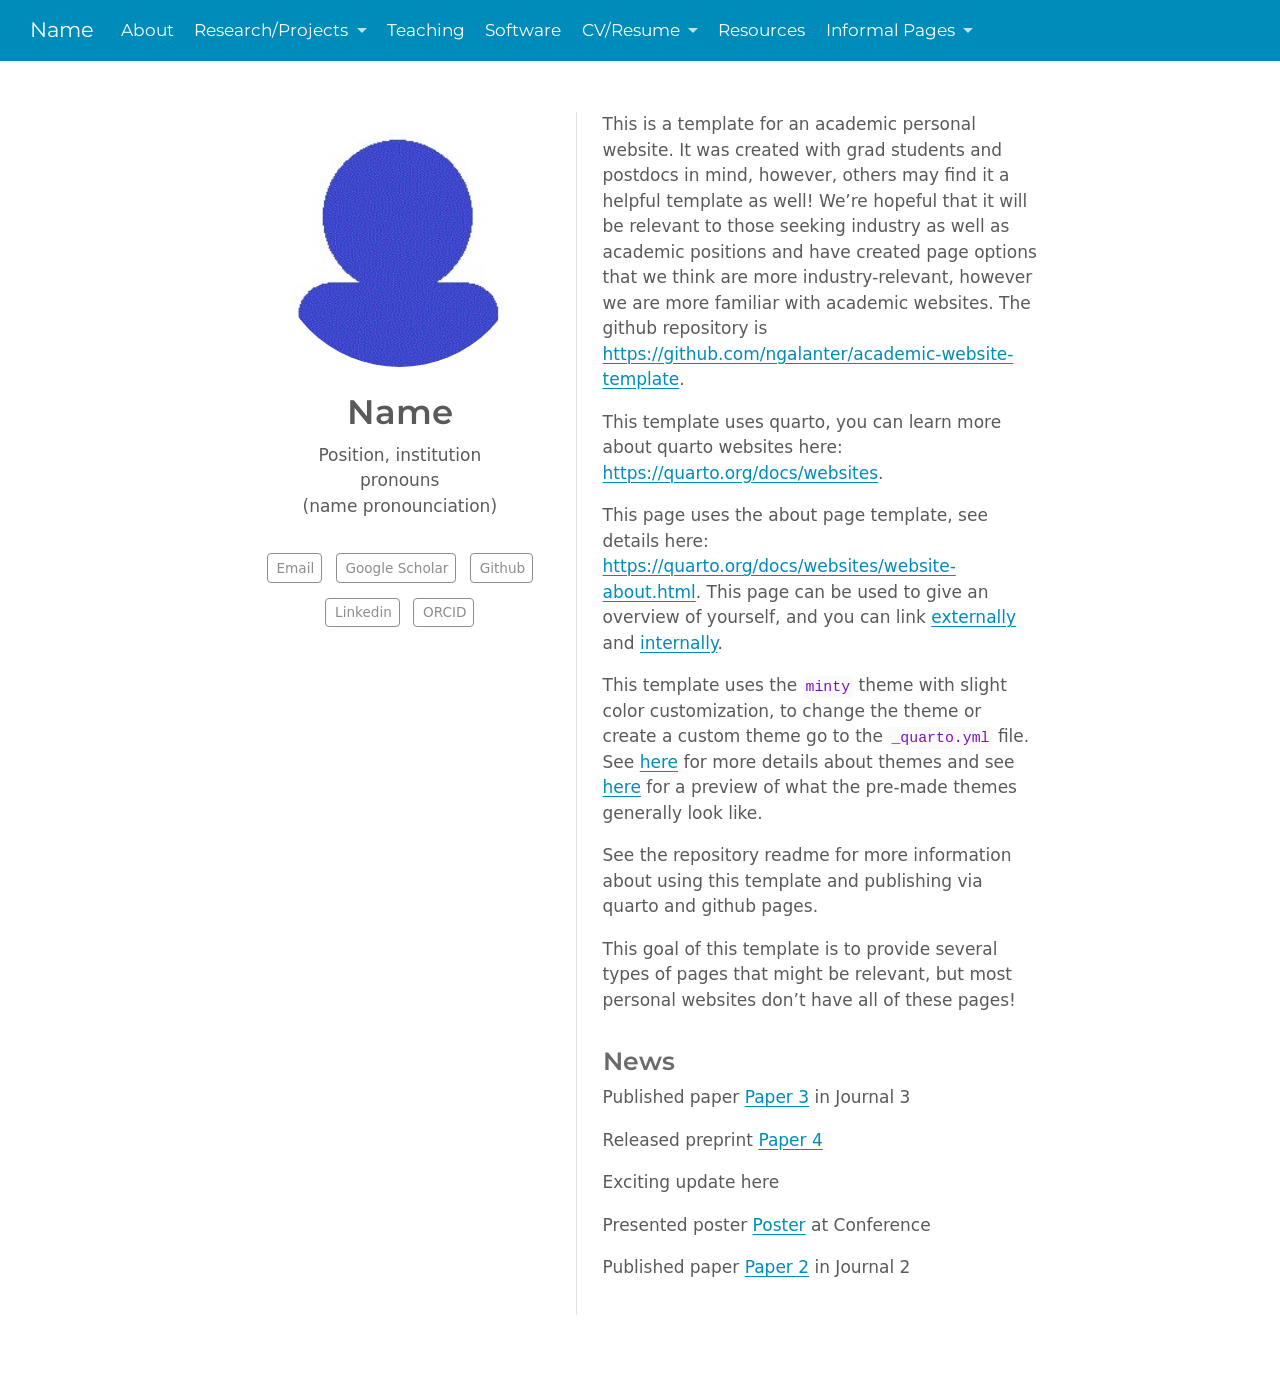
==== docs/index.html @ 090850e3 "Initial commit" ====
<!DOCTYPE html>
<html xmlns="http://www.w3.org/1999/xhtml" lang="en" xml:lang="en"><head>

<meta charset="utf-8">
<meta name="generator" content="quarto-1.8.27">

<meta name="viewport" content="width=device-width, initial-scale=1.0, user-scalable=yes">


<title>Name</title>
<style>
code{white-space: pre-wrap;}
span.smallcaps{font-variant: small-caps;}
div.columns{display: flex; gap: min(4vw, 1.5em);}
div.column{flex: auto; overflow-x: auto;}
div.hanging-indent{margin-left: 1.5em; text-indent: -1.5em;}
ul.task-list{list-style: none;}
ul.task-list li input[type="checkbox"] {
  width: 0.8em;
  margin: 0 0.8em 0.2em -1em; /* quarto-specific, see https://github.com/quarto-dev/quarto-cli/issues/4556 */ 
  vertical-align: middle;
}
</style>


<script src="site_libs/quarto-nav/quarto-nav.js"></script>
<script src="site_libs/quarto-nav/headroom.min.js"></script>
<script src="site_libs/clipboard/clipboard.min.js"></script>
<script src="site_libs/quarto-search/autocomplete.umd.js"></script>
<script src="site_libs/quarto-search/fuse.min.js"></script>
<script src="site_libs/quarto-search/quarto-search.js"></script>
<meta name="quarto:offset" content="./">
<script src="site_libs/quarto-html/quarto.js" type="module"></script>
<script src="site_libs/quarto-html/tabsets/tabsets.js" type="module"></script>
<script src="site_libs/quarto-html/axe/axe-check.js" type="module"></script>
<script src="site_libs/quarto-html/popper.min.js"></script>
<script src="site_libs/quarto-html/tippy.umd.min.js"></script>
<link href="site_libs/quarto-html/tippy.css" rel="stylesheet">
<link href="site_libs/quarto-html/quarto-syntax-highlighting-ed96de9b727972fe78a7b5d16c58bf87.css" rel="stylesheet" id="quarto-text-highlighting-styles">
<script src="site_libs/bootstrap/bootstrap.min.js"></script>
<link href="site_libs/bootstrap/bootstrap-icons.css" rel="stylesheet">
<link href="site_libs/bootstrap/bootstrap-c9a4cbe220c76ee4de149f3768862fc0.min.css" rel="stylesheet" append-hash="true" id="quarto-bootstrap" data-mode="light">
<script id="quarto-search-options" type="application/json">{
  "location": "navbar",
  "copy-button": false,
  "collapse-after": 3,
  "panel-placement": "end",
  "type": "overlay",
  "limit": 50,
  "keyboard-shortcut": [
    "f",
    "/",
    "s"
  ],
  "show-item-context": false,
  "language": {
    "search-no-results-text": "No results",
    "search-matching-documents-text": "matching documents",
    "search-copy-link-title": "Copy link to search",
    "search-hide-matches-text": "Hide additional matches",
    "search-more-match-text": "more match in this document",
    "search-more-matches-text": "more matches in this document",
    "search-clear-button-title": "Clear",
    "search-text-placeholder": "",
    "search-detached-cancel-button-title": "Cancel",
    "search-submit-button-title": "Submit",
    "search-label": "Search"
  }
}</script>


<link rel="stylesheet" href="styles/styles.css">
</head>

<body class="nav-fixed fullcontent quarto-light">

<div id="quarto-search-results"></div>
  <header id="quarto-header" class="headroom fixed-top">
    <nav class="navbar navbar-expand-lg " data-bs-theme="dark">
      <div class="navbar-container container-fluid">
      <div class="navbar-brand-container mx-auto">
    <a class="navbar-brand" href="./index.html">
    <span class="navbar-title">Name</span>
    </a>
  </div>
            <div id="quarto-search" class="" title="Search"></div>
          <button class="navbar-toggler" type="button" data-bs-toggle="collapse" data-bs-target="#navbarCollapse" aria-controls="navbarCollapse" role="menu" aria-expanded="false" aria-label="Toggle navigation" onclick="if (window.quartoToggleHeadroom) { window.quartoToggleHeadroom(); }">
  <span class="navbar-toggler-icon"></span>
</button>
          <div class="collapse navbar-collapse" id="navbarCollapse">
            <ul class="navbar-nav navbar-nav-scroll me-auto">
  <li class="nav-item">
    <a class="nav-link active" href="./index.html" aria-current="page"> 
<span class="menu-text">About</span></a>
  </li>  
  <li class="nav-item dropdown ">
    <a class="nav-link dropdown-toggle" href="#" id="nav-menu-researchprojects" role="link" data-bs-toggle="dropdown" aria-expanded="false">
 <span class="menu-text">Research/Projects</span>
    </a>
    <ul class="dropdown-menu" aria-labelledby="nav-menu-researchprojects">    
        <li>
    <a class="dropdown-item" href="./pages/projects.html">
 <span class="dropdown-text">Option 1 Projects</span></a>
  </li>  
        <li>
    <a class="dropdown-item" href="./pages/publications.html">
 <span class="dropdown-text">Option 2 Publications</span></a>
  </li>  
        <li>
    <a class="dropdown-item" href="./pages/research.html">
 <span class="dropdown-text">Option 3 Research</span></a>
  </li>  
        <li>
    <a class="dropdown-item" href="./pages/portfolio.html">
 <span class="dropdown-text">Option 4 Portfolio</span></a>
  </li>  
    </ul>
  </li>
  <li class="nav-item">
    <a class="nav-link" href="./pages/teaching.html"> 
<span class="menu-text">Teaching</span></a>
  </li>  
  <li class="nav-item">
    <a class="nav-link" href="./pages/software.html"> 
<span class="menu-text">Software</span></a>
  </li>  
  <li class="nav-item dropdown ">
    <a class="nav-link dropdown-toggle" href="#" id="nav-menu-cvresume" role="link" data-bs-toggle="dropdown" aria-expanded="false">
 <span class="menu-text">CV/Resume</span>
    </a>
    <ul class="dropdown-menu" aria-labelledby="nav-menu-cvresume">    
        <li>
    <a class="dropdown-item" href="./pages/cv_resume1.html">
 <span class="dropdown-text">Option 1</span></a>
  </li>  
        <li>
    <a class="dropdown-item" href="./pages/cv_resume2.html">
 <span class="dropdown-text">Option 2</span></a>
  </li>  
        <li>
    <a class="dropdown-item" href="https://cdn.uconnectlabs.com/wp-content/uploads/sites/25/2021/07/Andrew-Peters.pdf">
 <span class="dropdown-text">Option 3</span></a>
  </li>  
    </ul>
  </li>
  <li class="nav-item">
    <a class="nav-link" href="./pages/resources.html"> 
<span class="menu-text">Resources</span></a>
  </li>  
  <li class="nav-item dropdown ">
    <a class="nav-link dropdown-toggle" href="#" id="nav-menu-informal-pages" role="link" data-bs-toggle="dropdown" aria-expanded="false">
 <span class="menu-text">Informal Pages</span>
    </a>
    <ul class="dropdown-menu" aria-labelledby="nav-menu-informal-pages">    
        <li>
    <a class="dropdown-item" href="./pages/blog.html">
 <span class="dropdown-text">Blog</span></a>
  </li>  
        <li>
    <a class="dropdown-item" href="./pages/reading_list.html">
 <span class="dropdown-text">Reading List</span></a>
  </li>  
        <li>
    <a class="dropdown-item" href="./pages/more_about.html">
 <span class="dropdown-text">More About Me</span></a>
  </li>  
        <li>
    <a class="dropdown-item" href="./pages/rec_lists.html">
 <span class="dropdown-text">Personal Rec List</span></a>
  </li>  
    </ul>
  </li>
</ul>
          </div> <!-- /navcollapse -->
            <div class="quarto-navbar-tools">
</div>
      </div> <!-- /container-fluid -->
    </nav>
</header>
<!-- content -->
<div id="quarto-content" class="quarto-container page-columns page-rows-contents page-layout-article page-navbar">
<!-- sidebar -->
<!-- margin-sidebar -->
    
<!-- main -->
<div class="quarto-about-trestles">
  <div class="about-entity">
    <img src="files/portrait_pic.jpg" class="about-image
  round " style="height: 15em; width: 15em;">
<header id="title-block-header" class="quarto-title-block default">
<div class="quarto-title">
<h1 class="title">Name</h1>
<p class="subtitle lead"></p><div class="line-block">Position, institution<br>
pronouns<br>
(name pronounciation)</div><p></p>
</div>
<div class="quarto-title-meta">
  </div>
</header>
    <div class="about-links">
  <a href="mailto:email" class="about-link" rel="" target="">
    <i class="bi bi-envelope"></i>
     <span class="about-link-text">Email</span>
  </a>
  <a href="https://scholar.google.com" class="about-link" rel="" target="">
    <i class="bi bi-mortarboard-fill"></i>
     <span class="about-link-text">Google Scholar</span>
  </a>
  <a href="https://github.com" class="about-link" rel="" target="">
    <i class="bi bi-github"></i>
     <span class="about-link-text">Github</span>
  </a>
  <a href="https://www.linkedin.com" class="about-link" rel="" target="">
    <i class="bi bi-linkedin"></i>
     <span class="about-link-text">Linkedin</span>
  </a>
  <a href="https://orcid.org/" class="about-link" rel="" target="">
    <i class="bi bi-person-vcard-fill"></i>
     <span class="about-link-text">ORCID</span>
  </a>
</div>
  </div>
  <div class="about-contents"><main class="content" id="quarto-document-content">
<p>This is a template for an academic personal website. It was created with grad students and postdocs in mind, however, others may find it a helpful template as well! We’re hopeful that it will be relevant to those seeking industry as well as academic positions and have created page options that we think are more industry-relevant, however we are more familiar with academic websites. The github repository is <a href="https://github.com/ngalanter/academic-website-template" class="uri">https://github.com/ngalanter/academic-website-template</a>.</p>
<p>This template uses quarto, you can learn more about quarto websites here: <a href="https://quarto.org/docs/websites" class="uri">https://quarto.org/docs/websites</a>.</p>
<p>This page uses the about page template, see details here: <a href="https://quarto.org/docs/websites/website-about.html" class="uri">https://quarto.org/docs/websites/website-about.html</a>. This page can be used to give an overview of yourself, and you can link <a href="https://quarto.org/docs/websites">externally</a> and <a href="./pages/teaching.html">internally</a>.</p>
<p>This template uses the <code>minty</code> theme with slight color customization, to change the theme or create a custom theme go to the <code>_quarto.yml</code> file. See <a href="https://quarto.org/docs/output-formats/html-themes.html">here</a> for more details about themes and see <a href="https://bootswatch.com/">here</a> for a preview of what the pre-made themes generally look like.</p>
<p>See the repository readme for more information about using this template and publishing via quarto and github pages.</p>
<p>This goal of this template is to provide several types of pages that might be relevant, but most personal websites don’t have all of these pages!</p>
<section id="news" class="level3">
<h3 data-anchor-id="news">News</h3>
<p>Published paper <strong><a href="https://doi.org">Paper 3</a></strong> in Journal 3</p>
<p>Released preprint <strong><a href="https://arxiv.org/">Paper 4</a></strong></p>
<p>Exciting update here</p>
<p>Presented poster <strong><a href="https://github.com">Poster</a></strong> at Conference</p>
<p>Published paper <strong><a href="https://github.com">Paper 2</a></strong> in Journal 2</p>


</section>
</main></div>
</div>
 <!-- /main -->
<script id="quarto-html-after-body" type="application/javascript">
  window.document.addEventListener("DOMContentLoaded", function (event) {
    const isCodeAnnotation = (el) => {
      for (const clz of el.classList) {
        if (clz.startsWith('code-annotation-')) {                     
          return true;
        }
      }
      return false;
    }
    const onCopySuccess = function(e) {
      // button target
      const button = e.trigger;
      // don't keep focus
      button.blur();
      // flash "checked"
      button.classList.add('code-copy-button-checked');
      var currentTitle = button.getAttribute("title");
      button.setAttribute("title", "Copied!");
      let tooltip;
      if (window.bootstrap) {
        button.setAttribute("data-bs-toggle", "tooltip");
        button.setAttribute("data-bs-placement", "left");
        button.setAttribute("data-bs-title", "Copied!");
        tooltip = new bootstrap.Tooltip(button, 
          { trigger: "manual", 
            customClass: "code-copy-button-tooltip",
            offset: [0, -8]});
        tooltip.show();    
      }
      setTimeout(function() {
        if (tooltip) {
          tooltip.hide();
          button.removeAttribute("data-bs-title");
          button.removeAttribute("data-bs-toggle");
          button.removeAttribute("data-bs-placement");
        }
        button.setAttribute("title", currentTitle);
        button.classList.remove('code-copy-button-checked');
      }, 1000);
      // clear code selection
      e.clearSelection();
    }
    const getTextToCopy = function(trigger) {
      const outerScaffold = trigger.parentElement.cloneNode(true);
      const codeEl = outerScaffold.querySelector('code');
      for (const childEl of codeEl.children) {
        if (isCodeAnnotation(childEl)) {
          childEl.remove();
        }
      }
      return codeEl.innerText;
    }
    const clipboard = new window.ClipboardJS('.code-copy-button:not([data-in-quarto-modal])', {
      text: getTextToCopy
    });
    clipboard.on('success', onCopySuccess);
    if (window.document.getElementById('quarto-embedded-source-code-modal')) {
      const clipboardModal = new window.ClipboardJS('.code-copy-button[data-in-quarto-modal]', {
        text: getTextToCopy,
        container: window.document.getElementById('quarto-embedded-source-code-modal')
      });
      clipboardModal.on('success', onCopySuccess);
    }
      var localhostRegex = new RegExp(/^(?:http|https):\/\/localhost\:?[0-9]*\//);
      var mailtoRegex = new RegExp(/^mailto:/);
        var filterRegex = new RegExp('/' + window.location.host + '/');
      var isInternal = (href) => {
          return filterRegex.test(href) || localhostRegex.test(href) || mailtoRegex.test(href);
      }
      // Inspect non-navigation links and adorn them if external
     var links = window.document.querySelectorAll('a[href]:not(.nav-link):not(.navbar-brand):not(.toc-action):not(.sidebar-link):not(.sidebar-item-toggle):not(.pagination-link):not(.no-external):not([aria-hidden]):not(.dropdown-item):not(.quarto-navigation-tool):not(.about-link)');
      for (var i=0; i<links.length; i++) {
        const link = links[i];
        if (!isInternal(link.href)) {
          // undo the damage that might have been done by quarto-nav.js in the case of
          // links that we want to consider external
          if (link.dataset.originalHref !== undefined) {
            link.href = link.dataset.originalHref;
          }
        }
      }
    function tippyHover(el, contentFn, onTriggerFn, onUntriggerFn) {
      const config = {
        allowHTML: true,
        maxWidth: 500,
        delay: 100,
        arrow: false,
        appendTo: function(el) {
            return el.parentElement;
        },
        interactive: true,
        interactiveBorder: 10,
        theme: 'quarto',
        placement: 'bottom-start',
      };
      if (contentFn) {
        config.content = contentFn;
      }
      if (onTriggerFn) {
        config.onTrigger = onTriggerFn;
      }
      if (onUntriggerFn) {
        config.onUntrigger = onUntriggerFn;
      }
      window.tippy(el, config); 
    }
    const noterefs = window.document.querySelectorAll('a[role="doc-noteref"]');
    for (var i=0; i<noterefs.length; i++) {
      const ref = noterefs[i];
      tippyHover(ref, function() {
        // use id or data attribute instead here
        let href = ref.getAttribute('data-footnote-href') || ref.getAttribute('href');
        try { href = new URL(href).hash; } catch {}
        const id = href.replace(/^#\/?/, "");
        const note = window.document.getElementById(id);
        if (note) {
          return note.innerHTML;
        } else {
          return "";
        }
      });
    }
    const xrefs = window.document.querySelectorAll('a.quarto-xref');
    const processXRef = (id, note) => {
      // Strip column container classes
      const stripColumnClz = (el) => {
        el.classList.remove("page-full", "page-columns");
        if (el.children) {
          for (const child of el.children) {
            stripColumnClz(child);
          }
        }
      }
      stripColumnClz(note)
      if (id === null || id.startsWith('sec-')) {
        // Special case sections, only their first couple elements
        const container = document.createElement("div");
        if (note.children && note.children.length > 2) {
          container.appendChild(note.children[0].cloneNode(true));
          for (let i = 1; i < note.children.length; i++) {
            const child = note.children[i];
            if (child.tagName === "P" && child.innerText === "") {
              continue;
            } else {
              container.appendChild(child.cloneNode(true));
              break;
            }
          }
          if (window.Quarto?.typesetMath) {
            window.Quarto.typesetMath(container);
          }
          return container.innerHTML
        } else {
          if (window.Quarto?.typesetMath) {
            window.Quarto.typesetMath(note);
          }
          return note.innerHTML;
        }
      } else {
        // Remove any anchor links if they are present
        const anchorLink = note.querySelector('a.anchorjs-link');
        if (anchorLink) {
          anchorLink.remove();
        }
        if (window.Quarto?.typesetMath) {
          window.Quarto.typesetMath(note);
        }
        if (note.classList.contains("callout")) {
          return note.outerHTML;
        } else {
          return note.innerHTML;
        }
      }
    }
    for (var i=0; i<xrefs.length; i++) {
      const xref = xrefs[i];
      tippyHover(xref, undefined, function(instance) {
        instance.disable();
        let url = xref.getAttribute('href');
        let hash = undefined; 
        if (url.startsWith('#')) {
          hash = url;
        } else {
          try { hash = new URL(url).hash; } catch {}
        }
        if (hash) {
          const id = hash.replace(/^#\/?/, "");
          const note = window.document.getElementById(id);
          if (note !== null) {
            try {
              const html = processXRef(id, note.cloneNode(true));
              instance.setContent(html);
            } finally {
              instance.enable();
              instance.show();
            }
          } else {
            // See if we can fetch this
            fetch(url.split('#')[0])
            .then(res => res.text())
            .then(html => {
              const parser = new DOMParser();
              const htmlDoc = parser.parseFromString(html, "text/html");
              const note = htmlDoc.getElementById(id);
              if (note !== null) {
                const html = processXRef(id, note);
                instance.setContent(html);
              } 
            }).finally(() => {
              instance.enable();
              instance.show();
            });
          }
        } else {
          // See if we can fetch a full url (with no hash to target)
          // This is a special case and we should probably do some content thinning / targeting
          fetch(url)
          .then(res => res.text())
          .then(html => {
            const parser = new DOMParser();
            const htmlDoc = parser.parseFromString(html, "text/html");
            const note = htmlDoc.querySelector('main.content');
            if (note !== null) {
              // This should only happen for chapter cross references
              // (since there is no id in the URL)
              // remove the first header
              if (note.children.length > 0 && note.children[0].tagName === "HEADER") {
                note.children[0].remove();
              }
              const html = processXRef(null, note);
              instance.setContent(html);
            } 
          }).finally(() => {
            instance.enable();
            instance.show();
          });
        }
      }, function(instance) {
      });
    }
        let selectedAnnoteEl;
        const selectorForAnnotation = ( cell, annotation) => {
          let cellAttr = 'data-code-cell="' + cell + '"';
          let lineAttr = 'data-code-annotation="' +  annotation + '"';
          const selector = 'span[' + cellAttr + '][' + lineAttr + ']';
          return selector;
        }
        const selectCodeLines = (annoteEl) => {
          const doc = window.document;
          const targetCell = annoteEl.getAttribute("data-target-cell");
          const targetAnnotation = annoteEl.getAttribute("data-target-annotation");
          const annoteSpan = window.document.querySelector(selectorForAnnotation(targetCell, targetAnnotation));
          const lines = annoteSpan.getAttribute("data-code-lines").split(",");
          const lineIds = lines.map((line) => {
            return targetCell + "-" + line;
          })
          let top = null;
          let height = null;
          let parent = null;
          if (lineIds.length > 0) {
              //compute the position of the single el (top and bottom and make a div)
              const el = window.document.getElementById(lineIds[0]);
              top = el.offsetTop;
              height = el.offsetHeight;
              parent = el.parentElement.parentElement;
            if (lineIds.length > 1) {
              const lastEl = window.document.getElementById(lineIds[lineIds.length - 1]);
              const bottom = lastEl.offsetTop + lastEl.offsetHeight;
              height = bottom - top;
            }
            if (top !== null && height !== null && parent !== null) {
              // cook up a div (if necessary) and position it 
              let div = window.document.getElementById("code-annotation-line-highlight");
              if (div === null) {
                div = window.document.createElement("div");
                div.setAttribute("id", "code-annotation-line-highlight");
                div.style.position = 'absolute';
                parent.appendChild(div);
              }
              div.style.top = top - 2 + "px";
              div.style.height = height + 4 + "px";
              div.style.left = 0;
              let gutterDiv = window.document.getElementById("code-annotation-line-highlight-gutter");
              if (gutterDiv === null) {
                gutterDiv = window.document.createElement("div");
                gutterDiv.setAttribute("id", "code-annotation-line-highlight-gutter");
                gutterDiv.style.position = 'absolute';
                const codeCell = window.document.getElementById(targetCell);
                const gutter = codeCell.querySelector('.code-annotation-gutter');
                gutter.appendChild(gutterDiv);
              }
              gutterDiv.style.top = top - 2 + "px";
              gutterDiv.style.height = height + 4 + "px";
            }
            selectedAnnoteEl = annoteEl;
          }
        };
        const unselectCodeLines = () => {
          const elementsIds = ["code-annotation-line-highlight", "code-annotation-line-highlight-gutter"];
          elementsIds.forEach((elId) => {
            const div = window.document.getElementById(elId);
            if (div) {
              div.remove();
            }
          });
          selectedAnnoteEl = undefined;
        };
          // Handle positioning of the toggle
      window.addEventListener(
        "resize",
        throttle(() => {
          elRect = undefined;
          if (selectedAnnoteEl) {
            selectCodeLines(selectedAnnoteEl);
          }
        }, 10)
      );
      function throttle(fn, ms) {
      let throttle = false;
      let timer;
        return (...args) => {
          if(!throttle) { // first call gets through
              fn.apply(this, args);
              throttle = true;
          } else { // all the others get throttled
              if(timer) clearTimeout(timer); // cancel #2
              timer = setTimeout(() => {
                fn.apply(this, args);
                timer = throttle = false;
              }, ms);
          }
        };
      }
        // Attach click handler to the DT
        const annoteDls = window.document.querySelectorAll('dt[data-target-cell]');
        for (const annoteDlNode of annoteDls) {
          annoteDlNode.addEventListener('click', (event) => {
            const clickedEl = event.target;
            if (clickedEl !== selectedAnnoteEl) {
              unselectCodeLines();
              const activeEl = window.document.querySelector('dt[data-target-cell].code-annotation-active');
              if (activeEl) {
                activeEl.classList.remove('code-annotation-active');
              }
              selectCodeLines(clickedEl);
              clickedEl.classList.add('code-annotation-active');
            } else {
              // Unselect the line
              unselectCodeLines();
              clickedEl.classList.remove('code-annotation-active');
            }
          });
        }
    const findCites = (el) => {
      const parentEl = el.parentElement;
      if (parentEl) {
        const cites = parentEl.dataset.cites;
        if (cites) {
          return {
            el,
            cites: cites.split(' ')
          };
        } else {
          return findCites(el.parentElement)
        }
      } else {
        return undefined;
      }
    };
    var bibliorefs = window.document.querySelectorAll('a[role="doc-biblioref"]');
    for (var i=0; i<bibliorefs.length; i++) {
      const ref = bibliorefs[i];
      const citeInfo = findCites(ref);
      if (citeInfo) {
        tippyHover(citeInfo.el, function() {
          var popup = window.document.createElement('div');
          citeInfo.cites.forEach(function(cite) {
            var citeDiv = window.document.createElement('div');
            citeDiv.classList.add('hanging-indent');
            citeDiv.classList.add('csl-entry');
            var biblioDiv = window.document.getElementById('ref-' + cite);
            if (biblioDiv) {
              citeDiv.innerHTML = biblioDiv.innerHTML;
            }
            popup.appendChild(citeDiv);
          });
          return popup.innerHTML;
        });
      }
    }
  });
  </script>
</div> <!-- /content -->




</body></html>
---- docs/site_libs/quarto-html/tippy.css ----
.tippy-box[data-animation=fade][data-state=hidden]{opacity:0}[data-tippy-root]{max-width:calc(100vw - 10px)}.tippy-box{position:relative;background-color:#333;color:#fff;border-radius:4px;font-size:14px;line-height:1.4;white-space:normal;outline:0;transition-property:transform,visibility,opacity}.tippy-box[data-placement^=top]>.tippy-arrow{bottom:0}.tippy-box[data-placement^=top]>.tippy-arrow:before{bottom:-7px;left:0;border-width:8px 8px 0;border-top-color:initial;transform-origin:center top}.tippy-box[data-placement^=bottom]>.tippy-arrow{top:0}.tippy-box[data-placement^=bottom]>.tippy-arrow:before{top:-7px;left:0;border-width:0 8px 8px;border-bottom-color:initial;transform-origin:center bottom}.tippy-box[data-placement^=left]>.tippy-arrow{right:0}.tippy-box[data-placement^=left]>.tippy-arrow:before{border-width:8px 0 8px 8px;border-left-color:initial;right:-7px;transform-origin:center left}.tippy-box[data-placement^=right]>.tippy-arrow{left:0}.tippy-box[data-placement^=right]>.tippy-arrow:before{left:-7px;border-width:8px 8px 8px 0;border-right-color:initial;transform-origin:center right}.tippy-box[data-inertia][data-state=visible]{transition-timing-function:cubic-bezier(.54,1.5,.38,1.11)}.tippy-arrow{width:16px;height:16px;color:#333}.tippy-arrow:before{content:"";position:absolute;border-color:transparent;border-style:solid}.tippy-content{position:relative;padding:5px 9px;z-index:1}
---- docs/site_libs/quarto-html/quarto-syntax-highlighting-ed96de9b727972fe78a7b5d16c58bf87.css ----
/* quarto syntax highlight colors */
:root {
  --quarto-hl-ot-color: #003B4F;
  --quarto-hl-at-color: #657422;
  --quarto-hl-ss-color: #20794D;
  --quarto-hl-an-color: #5E5E5E;
  --quarto-hl-fu-color: #4758AB;
  --quarto-hl-st-color: #20794D;
  --quarto-hl-cf-color: #003B4F;
  --quarto-hl-op-color: #5E5E5E;
  --quarto-hl-er-color: #AD0000;
  --quarto-hl-bn-color: #AD0000;
  --quarto-hl-al-color: #AD0000;
  --quarto-hl-va-color: #111111;
  --quarto-hl-bu-color: inherit;
  --quarto-hl-ex-color: inherit;
  --quarto-hl-pp-color: #AD0000;
  --quarto-hl-in-color: #5E5E5E;
  --quarto-hl-vs-color: #20794D;
  --quarto-hl-wa-color: #5E5E5E;
  --quarto-hl-do-color: #5E5E5E;
  --quarto-hl-im-color: #00769E;
  --quarto-hl-ch-color: #20794D;
  --quarto-hl-dt-color: #AD0000;
  --quarto-hl-fl-color: #AD0000;
  --quarto-hl-co-color: #5E5E5E;
  --quarto-hl-cv-color: #5E5E5E;
  --quarto-hl-cn-color: #8f5902;
  --quarto-hl-sc-color: #5E5E5E;
  --quarto-hl-dv-color: #AD0000;
  --quarto-hl-kw-color: #003B4F;
}

/* other quarto variables */
:root {
  --quarto-font-monospace: SFMono-Regular, Menlo, Monaco, Consolas, "Liberation Mono", "Courier New", monospace;
}

/* syntax highlight based on Pandoc's rules */
pre > code.sourceCode > span {
  color: #003B4F;
}

code.sourceCode > span {
  color: #003B4F;
}

div.sourceCode,
div.sourceCode pre.sourceCode {
  color: #003B4F;
}

/* Normal */
code span {
  color: #003B4F;
}

/* Alert */
code span.al {
  color: #AD0000;
  font-style: inherit;
}

/* Annotation */
code span.an {
  color: #5E5E5E;
  font-style: inherit;
}

/* Attribute */
code span.at {
  color: #657422;
  font-style: inherit;
}

/* BaseN */
code span.bn {
  color: #AD0000;
  font-style: inherit;
}

/* BuiltIn */
code span.bu {
  font-style: inherit;
}

/* ControlFlow */
code span.cf {
  color: #003B4F;
  font-weight: bold;
  font-style: inherit;
}

/* Char */
code span.ch {
  color: #20794D;
  font-style: inherit;
}

/* Constant */
code span.cn {
  color: #8f5902;
  font-style: inherit;
}

/* Comment */
code span.co {
  color: #5E5E5E;
  font-style: inherit;
}

/* CommentVar */
code span.cv {
  color: #5E5E5E;
  font-style: italic;
}

/* Documentation */
code span.do {
  color: #5E5E5E;
  font-style: italic;
}

/* DataType */
code span.dt {
  color: #AD0000;
  font-style: inherit;
}

/* DecVal */
code span.dv {
  color: #AD0000;
  font-style: inherit;
}

/* Error */
code span.er {
  color: #AD0000;
  font-style: inherit;
}

/* Extension */
code span.ex {
  font-style: inherit;
}

/* Float */
code span.fl {
  color: #AD0000;
  font-style: inherit;
}

/* Function */
code span.fu {
  color: #4758AB;
  font-style: inherit;
}

/* Import */
code span.im {
  color: #00769E;
  font-style: inherit;
}

/* Information */
code span.in {
  color: #5E5E5E;
  font-style: inherit;
}

/* Keyword */
code span.kw {
  color: #003B4F;
  font-weight: bold;
  font-style: inherit;
}

/* Operator */
code span.op {
  color: #5E5E5E;
  font-style: inherit;
}

/* Other */
code span.ot {
  color: #003B4F;
  font-style: inherit;
}

/* Preprocessor */
code span.pp {
  color: #AD0000;
  font-style: inherit;
}

/* SpecialChar */
code span.sc {
  color: #5E5E5E;
  font-style: inherit;
}

/* SpecialString */
code span.ss {
  color: #20794D;
  font-style: inherit;
}

/* String */
code span.st {
  color: #20794D;
  font-style: inherit;
}

/* Variable */
code span.va {
  color: #111111;
  font-style: inherit;
}

/* VerbatimString */
code span.vs {
  color: #20794D;
  font-style: inherit;
}

/* Warning */
code span.wa {
  color: #5E5E5E;
  font-style: italic;
}

.prevent-inlining {
  content: "</";
}

/*# sourceMappingURL=0920dd6d7437995b8cdf7429764427b1.css.map */
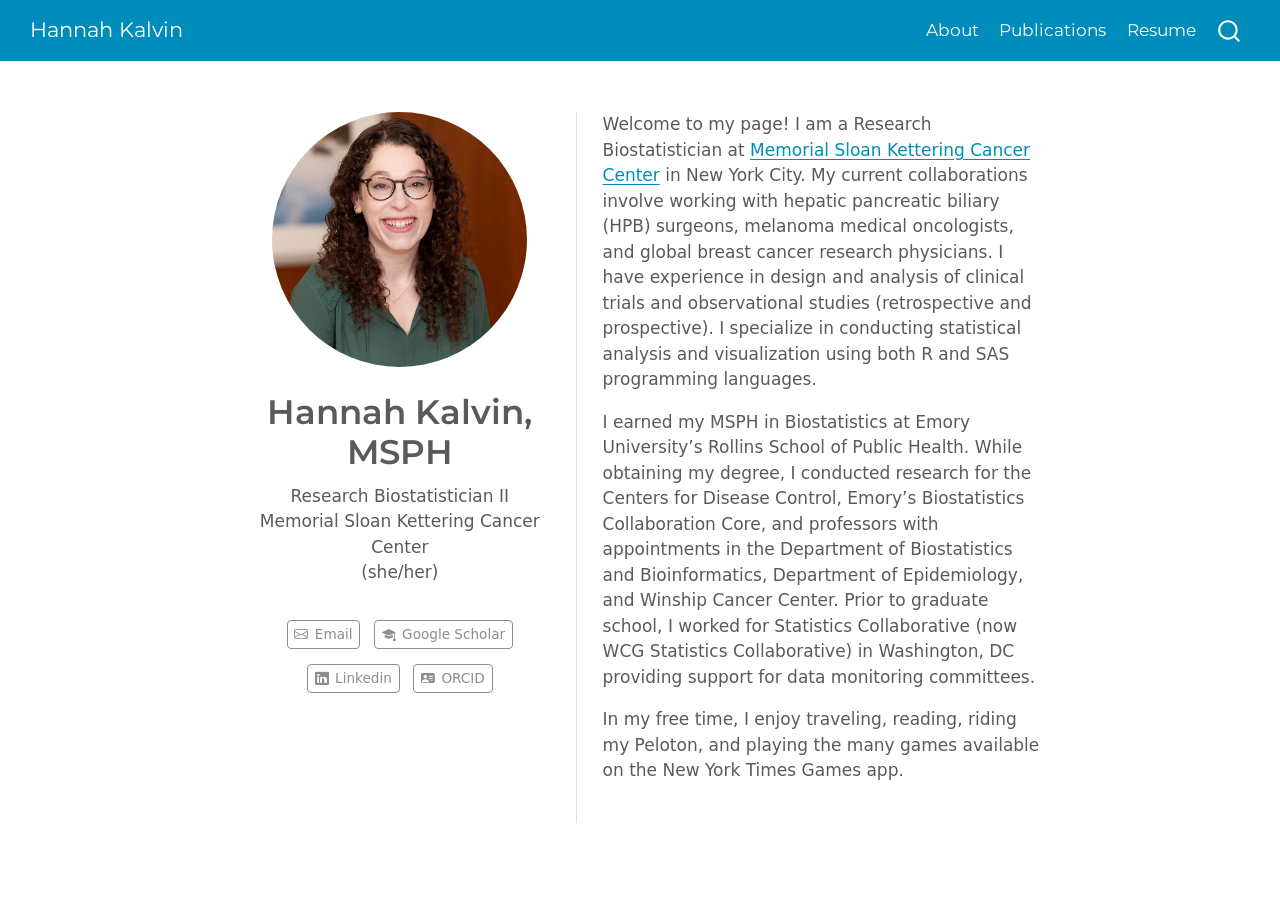
==== commit 48cde57c: "create personal website" ====
--- a/docs/index.html
+++ b/docs/index.html
@@ -2,12 +2,12 @@
 <html xmlns="http://www.w3.org/1999/xhtml" lang="en" xml:lang="en"><head>
 
 <meta charset="utf-8">
-<meta name="generator" content="quarto-1.8.27">
+<meta name="generator" content="quarto-1.5.57">
 
 <meta name="viewport" content="width=device-width, initial-scale=1.0, user-scalable=yes">
 
 
-<title>Name</title>
+<title>Hannah Kalvin, MSPH – Hannah Kalvin</title>
 <style>
 code{white-space: pre-wrap;}
 span.smallcaps{font-variant: small-caps;}
@@ -30,16 +30,14 @@
 <script src="site_libs/quarto-search/fuse.min.js"></script>
 <script src="site_libs/quarto-search/quarto-search.js"></script>
 <meta name="quarto:offset" content="./">
-<script src="site_libs/quarto-html/quarto.js" type="module"></script>
-<script src="site_libs/quarto-html/tabsets/tabsets.js" type="module"></script>
-<script src="site_libs/quarto-html/axe/axe-check.js" type="module"></script>
+<script src="site_libs/quarto-html/quarto.js"></script>
 <script src="site_libs/quarto-html/popper.min.js"></script>
 <script src="site_libs/quarto-html/tippy.umd.min.js"></script>
 <link href="site_libs/quarto-html/tippy.css" rel="stylesheet">
-<link href="site_libs/quarto-html/quarto-syntax-highlighting-ed96de9b727972fe78a7b5d16c58bf87.css" rel="stylesheet" id="quarto-text-highlighting-styles">
+<link href="site_libs/quarto-html/quarto-syntax-highlighting.css" rel="stylesheet" id="quarto-text-highlighting-styles">
 <script src="site_libs/bootstrap/bootstrap.min.js"></script>
 <link href="site_libs/bootstrap/bootstrap-icons.css" rel="stylesheet">
-<link href="site_libs/bootstrap/bootstrap-c9a4cbe220c76ee4de149f3768862fc0.min.css" rel="stylesheet" append-hash="true" id="quarto-bootstrap" data-mode="light">
+<link href="site_libs/bootstrap/bootstrap.min.css" rel="stylesheet" id="quarto-bootstrap" data-mode="light">
 <script id="quarto-search-options" type="application/json">{
   "location": "navbar",
   "copy-button": false,
@@ -72,7 +70,7 @@
 <link rel="stylesheet" href="styles/styles.css">
 </head>
 
-<body class="nav-fixed fullcontent quarto-light">
+<body class="nav-fixed fullcontent">
 
 <div id="quarto-search-results"></div>
   <header id="quarto-header" class="headroom fixed-top">
@@ -80,7 +78,7 @@
       <div class="navbar-container container-fluid">
       <div class="navbar-brand-container mx-auto">
     <a class="navbar-brand" href="./index.html">
-    <span class="navbar-title">Name</span>
+    <span class="navbar-title">Hannah Kalvin</span>
     </a>
   </div>
             <div id="quarto-search" class="" title="Search"></div>
@@ -88,88 +86,19 @@
   <span class="navbar-toggler-icon"></span>
 </button>
           <div class="collapse navbar-collapse" id="navbarCollapse">
-            <ul class="navbar-nav navbar-nav-scroll me-auto">
+            <ul class="navbar-nav navbar-nav-scroll ms-auto">
   <li class="nav-item">
     <a class="nav-link active" href="./index.html" aria-current="page"> 
 <span class="menu-text">About</span></a>
   </li>  
-  <li class="nav-item dropdown ">
-    <a class="nav-link dropdown-toggle" href="#" id="nav-menu-researchprojects" role="link" data-bs-toggle="dropdown" aria-expanded="false">
- <span class="menu-text">Research/Projects</span>
-    </a>
-    <ul class="dropdown-menu" aria-labelledby="nav-menu-researchprojects">    
-        <li>
-    <a class="dropdown-item" href="./pages/projects.html">
- <span class="dropdown-text">Option 1 Projects</span></a>
-  </li>  
-        <li>
-    <a class="dropdown-item" href="./pages/publications.html">
- <span class="dropdown-text">Option 2 Publications</span></a>
-  </li>  
-        <li>
-    <a class="dropdown-item" href="./pages/research.html">
- <span class="dropdown-text">Option 3 Research</span></a>
-  </li>  
-        <li>
-    <a class="dropdown-item" href="./pages/portfolio.html">
- <span class="dropdown-text">Option 4 Portfolio</span></a>
-  </li>  
-    </ul>
-  </li>
   <li class="nav-item">
-    <a class="nav-link" href="./pages/teaching.html"> 
-<span class="menu-text">Teaching</span></a>
+    <a class="nav-link" href="./pages/publications.html"> 
+<span class="menu-text">Publications</span></a>
   </li>  
   <li class="nav-item">
-    <a class="nav-link" href="./pages/software.html"> 
-<span class="menu-text">Software</span></a>
+    <a class="nav-link" href="./pages/cv_resume1.html"> 
+<span class="menu-text">Resume</span></a>
   </li>  
-  <li class="nav-item dropdown ">
-    <a class="nav-link dropdown-toggle" href="#" id="nav-menu-cvresume" role="link" data-bs-toggle="dropdown" aria-expanded="false">
- <span class="menu-text">CV/Resume</span>
-    </a>
-    <ul class="dropdown-menu" aria-labelledby="nav-menu-cvresume">    
-        <li>
-    <a class="dropdown-item" href="./pages/cv_resume1.html">
- <span class="dropdown-text">Option 1</span></a>
-  </li>  
-        <li>
-    <a class="dropdown-item" href="./pages/cv_resume2.html">
- <span class="dropdown-text">Option 2</span></a>
-  </li>  
-        <li>
-    <a class="dropdown-item" href="https://cdn.uconnectlabs.com/wp-content/uploads/sites/25/2021/07/Andrew-Peters.pdf">
- <span class="dropdown-text">Option 3</span></a>
-  </li>  
-    </ul>
-  </li>
-  <li class="nav-item">
-    <a class="nav-link" href="./pages/resources.html"> 
-<span class="menu-text">Resources</span></a>
-  </li>  
-  <li class="nav-item dropdown ">
-    <a class="nav-link dropdown-toggle" href="#" id="nav-menu-informal-pages" role="link" data-bs-toggle="dropdown" aria-expanded="false">
- <span class="menu-text">Informal Pages</span>
-    </a>
-    <ul class="dropdown-menu" aria-labelledby="nav-menu-informal-pages">    
-        <li>
-    <a class="dropdown-item" href="./pages/blog.html">
- <span class="dropdown-text">Blog</span></a>
-  </li>  
-        <li>
-    <a class="dropdown-item" href="./pages/reading_list.html">
- <span class="dropdown-text">Reading List</span></a>
-  </li>  
-        <li>
-    <a class="dropdown-item" href="./pages/more_about.html">
- <span class="dropdown-text">More About Me</span></a>
-  </li>  
-        <li>
-    <a class="dropdown-item" href="./pages/rec_lists.html">
- <span class="dropdown-text">Personal Rec List</span></a>
-  </li>  
-    </ul>
-  </li>
 </ul>
           </div> <!-- /navcollapse -->
             <div class="quarto-navbar-tools">
@@ -185,292 +114,273 @@
 <!-- main -->
 <div class="quarto-about-trestles">
   <div class="about-entity">
-    <img src="files/portrait_pic.jpg" class="about-image
+    <img src="files/HannahKalvin.jpg" class="about-image
   round " style="height: 15em; width: 15em;">
 <header id="title-block-header" class="quarto-title-block default">
 <div class="quarto-title">
-<h1 class="title">Name</h1>
-<p class="subtitle lead"></p><div class="line-block">Position, institution<br>
-pronouns<br>
-(name pronounciation)</div><p></p>
+<h1 class="title">Hannah Kalvin, MSPH</h1>
+<p class="subtitle lead"></p><div class="line-block">Research Biostatistician II<br>
+Memorial Sloan Kettering Cancer Center<br>
+(she/her)</div><p></p>
 </div>
 <div class="quarto-title-meta">
   </div>
 </header>
     <div class="about-links">
-  <a href="mailto:email" class="about-link" rel="" target="">
+  <a href="mailto:hannahlkalvin@gmail.com" class="about-link" rel="" target="">
     <i class="bi bi-envelope"></i>
      <span class="about-link-text">Email</span>
   </a>
-  <a href="https://scholar.google.com" class="about-link" rel="" target="">
+  <a href="https://scholar.google.com/citations?hl=en&amp;user=Gat1Du8AAAAJ&amp;view_op=list_works&amp;authuser=1&amp;sortby=pubdate" class="about-link" rel="" target="">
     <i class="bi bi-mortarboard-fill"></i>
      <span class="about-link-text">Google Scholar</span>
   </a>
-  <a href="https://github.com" class="about-link" rel="" target="">
-    <i class="bi bi-github"></i>
-     <span class="about-link-text">Github</span>
-  </a>
-  <a href="https://www.linkedin.com" class="about-link" rel="" target="">
+  <a href="https://www.linkedin.com/in/hannah-kalvin-msph/" class="about-link" rel="" target="">
     <i class="bi bi-linkedin"></i>
      <span class="about-link-text">Linkedin</span>
   </a>
-  <a href="https://orcid.org/" class="about-link" rel="" target="">
+  <a href="https://orcid.org/0000-0002-6636-0602" class="about-link" rel="" target="">
     <i class="bi bi-person-vcard-fill"></i>
      <span class="about-link-text">ORCID</span>
   </a>
 </div>
   </div>
   <div class="about-contents"><main class="content" id="quarto-document-content">
-<p>This is a template for an academic personal website. It was created with grad students and postdocs in mind, however, others may find it a helpful template as well! We’re hopeful that it will be relevant to those seeking industry as well as academic positions and have created page options that we think are more industry-relevant, however we are more familiar with academic websites. The github repository is <a href="https://github.com/ngalanter/academic-website-template" class="uri">https://github.com/ngalanter/academic-website-template</a>.</p>
-<p>This template uses quarto, you can learn more about quarto websites here: <a href="https://quarto.org/docs/websites" class="uri">https://quarto.org/docs/websites</a>.</p>
-<p>This page uses the about page template, see details here: <a href="https://quarto.org/docs/websites/website-about.html" class="uri">https://quarto.org/docs/websites/website-about.html</a>. This page can be used to give an overview of yourself, and you can link <a href="https://quarto.org/docs/websites">externally</a> and <a href="./pages/teaching.html">internally</a>.</p>
-<p>This template uses the <code>minty</code> theme with slight color customization, to change the theme or create a custom theme go to the <code>_quarto.yml</code> file. See <a href="https://quarto.org/docs/output-formats/html-themes.html">here</a> for more details about themes and see <a href="https://bootswatch.com/">here</a> for a preview of what the pre-made themes generally look like.</p>
-<p>See the repository readme for more information about using this template and publishing via quarto and github pages.</p>
-<p>This goal of this template is to provide several types of pages that might be relevant, but most personal websites don’t have all of these pages!</p>
-<section id="news" class="level3">
-<h3 data-anchor-id="news">News</h3>
-<p>Published paper <strong><a href="https://doi.org">Paper 3</a></strong> in Journal 3</p>
-<p>Released preprint <strong><a href="https://arxiv.org/">Paper 4</a></strong></p>
-<p>Exciting update here</p>
-<p>Presented poster <strong><a href="https://github.com">Poster</a></strong> at Conference</p>
-<p>Published paper <strong><a href="https://github.com">Paper 2</a></strong> in Journal 2</p>
-
-
-</section>
+<p>Welcome to my page! I am a Research Biostatistician at <a href="https://www.mskcc.org/">Memorial Sloan Kettering Cancer Center</a> in New York City. My current collaborations involve working with hepatic pancreatic biliary (HPB) surgeons, melanoma medical oncologists, and global breast cancer research physicians. I have experience in design and analysis of clinical trials and observational studies (retrospective and prospective). I specialize in conducting statistical analysis and visualization using both R and SAS programming languages.</p>
+<p>I earned my MSPH in Biostatistics at Emory University’s Rollins School of Public Health. While obtaining my degree, I conducted research for the Centers for Disease Control, Emory’s Biostatistics Collaboration Core, and professors with appointments in the Department of Biostatistics and Bioinformatics, Department of Epidemiology, and Winship Cancer Center. Prior to graduate school, I worked for Statistics Collaborative (now WCG Statistics Collaborative) in Washington, DC providing support for data monitoring committees.</p>
+<p>In my free time, I enjoy traveling, reading, riding my Peloton, and playing the many games available on the New York Times Games app.</p>
+
+
 </main></div>
 </div>
  <!-- /main -->
 <script id="quarto-html-after-body" type="application/javascript">
-  window.document.addEventListener("DOMContentLoaded", function (event) {
-    const isCodeAnnotation = (el) => {
-      for (const clz of el.classList) {
-        if (clz.startsWith('code-annotation-')) {                     
-          return true;
-        }
-      }
-      return false;
-    }
-    const onCopySuccess = function(e) {
-      // button target
-      const button = e.trigger;
-      // don't keep focus
-      button.blur();
-      // flash "checked"
-      button.classList.add('code-copy-button-checked');
-      var currentTitle = button.getAttribute("title");
-      button.setAttribute("title", "Copied!");
-      let tooltip;
-      if (window.bootstrap) {
-        button.setAttribute("data-bs-toggle", "tooltip");
-        button.setAttribute("data-bs-placement", "left");
-        button.setAttribute("data-bs-title", "Copied!");
-        tooltip = new bootstrap.Tooltip(button, 
-          { trigger: "manual", 
-            customClass: "code-copy-button-tooltip",
-            offset: [0, -8]});
-        tooltip.show();    
-      }
-      setTimeout(function() {
-        if (tooltip) {
-          tooltip.hide();
-          button.removeAttribute("data-bs-title");
-          button.removeAttribute("data-bs-toggle");
-          button.removeAttribute("data-bs-placement");
-        }
-        button.setAttribute("title", currentTitle);
-        button.classList.remove('code-copy-button-checked');
-      }, 1000);
-      // clear code selection
-      e.clearSelection();
-    }
-    const getTextToCopy = function(trigger) {
-      const outerScaffold = trigger.parentElement.cloneNode(true);
-      const codeEl = outerScaffold.querySelector('code');
+window.document.addEventListener("DOMContentLoaded", function (event) {
+  const toggleBodyColorMode = (bsSheetEl) => {
+    const mode = bsSheetEl.getAttribute("data-mode");
+    const bodyEl = window.document.querySelector("body");
+    if (mode === "dark") {
+      bodyEl.classList.add("quarto-dark");
+      bodyEl.classList.remove("quarto-light");
+    } else {
+      bodyEl.classList.add("quarto-light");
+      bodyEl.classList.remove("quarto-dark");
+    }
+  }
+  const toggleBodyColorPrimary = () => {
+    const bsSheetEl = window.document.querySelector("link#quarto-bootstrap");
+    if (bsSheetEl) {
+      toggleBodyColorMode(bsSheetEl);
+    }
+  }
+  toggleBodyColorPrimary();  
+  const isCodeAnnotation = (el) => {
+    for (const clz of el.classList) {
+      if (clz.startsWith('code-annotation-')) {                     
+        return true;
+      }
+    }
+    return false;
+  }
+  const onCopySuccess = function(e) {
+    // button target
+    const button = e.trigger;
+    // don't keep focus
+    button.blur();
+    // flash "checked"
+    button.classList.add('code-copy-button-checked');
+    var currentTitle = button.getAttribute("title");
+    button.setAttribute("title", "Copied!");
+    let tooltip;
+    if (window.bootstrap) {
+      button.setAttribute("data-bs-toggle", "tooltip");
+      button.setAttribute("data-bs-placement", "left");
+      button.setAttribute("data-bs-title", "Copied!");
+      tooltip = new bootstrap.Tooltip(button, 
+        { trigger: "manual", 
+          customClass: "code-copy-button-tooltip",
+          offset: [0, -8]});
+      tooltip.show();    
+    }
+    setTimeout(function() {
+      if (tooltip) {
+        tooltip.hide();
+        button.removeAttribute("data-bs-title");
+        button.removeAttribute("data-bs-toggle");
+        button.removeAttribute("data-bs-placement");
+      }
+      button.setAttribute("title", currentTitle);
+      button.classList.remove('code-copy-button-checked');
+    }, 1000);
+    // clear code selection
+    e.clearSelection();
+  }
+  const getTextToCopy = function(trigger) {
+      const codeEl = trigger.previousElementSibling.cloneNode(true);
       for (const childEl of codeEl.children) {
         if (isCodeAnnotation(childEl)) {
           childEl.remove();
         }
       }
       return codeEl.innerText;
-    }
-    const clipboard = new window.ClipboardJS('.code-copy-button:not([data-in-quarto-modal])', {
-      text: getTextToCopy
+  }
+  const clipboard = new window.ClipboardJS('.code-copy-button:not([data-in-quarto-modal])', {
+    text: getTextToCopy
+  });
+  clipboard.on('success', onCopySuccess);
+  if (window.document.getElementById('quarto-embedded-source-code-modal')) {
+    // For code content inside modals, clipBoardJS needs to be initialized with a container option
+    // TODO: Check when it could be a function (https://github.com/zenorocha/clipboard.js/issues/860)
+    const clipboardModal = new window.ClipboardJS('.code-copy-button[data-in-quarto-modal]', {
+      text: getTextToCopy,
+      container: window.document.getElementById('quarto-embedded-source-code-modal')
     });
-    clipboard.on('success', onCopySuccess);
-    if (window.document.getElementById('quarto-embedded-source-code-modal')) {
-      const clipboardModal = new window.ClipboardJS('.code-copy-button[data-in-quarto-modal]', {
-        text: getTextToCopy,
-        container: window.document.getElementById('quarto-embedded-source-code-modal')
-      });
-      clipboardModal.on('success', onCopySuccess);
-    }
-      var localhostRegex = new RegExp(/^(?:http|https):\/\/localhost\:?[0-9]*\//);
-      var mailtoRegex = new RegExp(/^mailto:/);
-        var filterRegex = new RegExp('/' + window.location.host + '/');
-      var isInternal = (href) => {
-          return filterRegex.test(href) || localhostRegex.test(href) || mailtoRegex.test(href);
-      }
-      // Inspect non-navigation links and adorn them if external
-     var links = window.document.querySelectorAll('a[href]:not(.nav-link):not(.navbar-brand):not(.toc-action):not(.sidebar-link):not(.sidebar-item-toggle):not(.pagination-link):not(.no-external):not([aria-hidden]):not(.dropdown-item):not(.quarto-navigation-tool):not(.about-link)');
-      for (var i=0; i<links.length; i++) {
-        const link = links[i];
-        if (!isInternal(link.href)) {
-          // undo the damage that might have been done by quarto-nav.js in the case of
-          // links that we want to consider external
-          if (link.dataset.originalHref !== undefined) {
-            link.href = link.dataset.originalHref;
-          }
-        }
-      }
-    function tippyHover(el, contentFn, onTriggerFn, onUntriggerFn) {
-      const config = {
-        allowHTML: true,
-        maxWidth: 500,
-        delay: 100,
-        arrow: false,
-        appendTo: function(el) {
-            return el.parentElement;
-        },
-        interactive: true,
-        interactiveBorder: 10,
-        theme: 'quarto',
-        placement: 'bottom-start',
-      };
-      if (contentFn) {
-        config.content = contentFn;
-      }
-      if (onTriggerFn) {
-        config.onTrigger = onTriggerFn;
-      }
-      if (onUntriggerFn) {
-        config.onUntrigger = onUntriggerFn;
-      }
-      window.tippy(el, config); 
-    }
-    const noterefs = window.document.querySelectorAll('a[role="doc-noteref"]');
-    for (var i=0; i<noterefs.length; i++) {
-      const ref = noterefs[i];
-      tippyHover(ref, function() {
-        // use id or data attribute instead here
-        let href = ref.getAttribute('data-footnote-href') || ref.getAttribute('href');
-        try { href = new URL(href).hash; } catch {}
-        const id = href.replace(/^#\/?/, "");
-        const note = window.document.getElementById(id);
-        if (note) {
-          return note.innerHTML;
-        } else {
-          return "";
-        }
-      });
-    }
-    const xrefs = window.document.querySelectorAll('a.quarto-xref');
-    const processXRef = (id, note) => {
-      // Strip column container classes
-      const stripColumnClz = (el) => {
-        el.classList.remove("page-full", "page-columns");
-        if (el.children) {
-          for (const child of el.children) {
-            stripColumnClz(child);
-          }
-        }
-      }
-      stripColumnClz(note)
-      if (id === null || id.startsWith('sec-')) {
-        // Special case sections, only their first couple elements
-        const container = document.createElement("div");
-        if (note.children && note.children.length > 2) {
-          container.appendChild(note.children[0].cloneNode(true));
-          for (let i = 1; i < note.children.length; i++) {
-            const child = note.children[i];
-            if (child.tagName === "P" && child.innerText === "") {
-              continue;
-            } else {
-              container.appendChild(child.cloneNode(true));
-              break;
-            }
-          }
-          if (window.Quarto?.typesetMath) {
-            window.Quarto.typesetMath(container);
-          }
-          return container.innerHTML
-        } else {
-          if (window.Quarto?.typesetMath) {
-            window.Quarto.typesetMath(note);
-          }
-          return note.innerHTML;
-        }
+    clipboardModal.on('success', onCopySuccess);
+  }
+    var localhostRegex = new RegExp(/^(?:http|https):\/\/localhost\:?[0-9]*\//);
+    var mailtoRegex = new RegExp(/^mailto:/);
+      var filterRegex = new RegExp('/' + window.location.host + '/');
+    var isInternal = (href) => {
+        return filterRegex.test(href) || localhostRegex.test(href) || mailtoRegex.test(href);
+    }
+    // Inspect non-navigation links and adorn them if external
+ 	var links = window.document.querySelectorAll('a[href]:not(.nav-link):not(.navbar-brand):not(.toc-action):not(.sidebar-link):not(.sidebar-item-toggle):not(.pagination-link):not(.no-external):not([aria-hidden]):not(.dropdown-item):not(.quarto-navigation-tool):not(.about-link)');
+    for (var i=0; i<links.length; i++) {
+      const link = links[i];
+      if (!isInternal(link.href)) {
+        // undo the damage that might have been done by quarto-nav.js in the case of
+        // links that we want to consider external
+        if (link.dataset.originalHref !== undefined) {
+          link.href = link.dataset.originalHref;
+        }
+      }
+    }
+  function tippyHover(el, contentFn, onTriggerFn, onUntriggerFn) {
+    const config = {
+      allowHTML: true,
+      maxWidth: 500,
+      delay: 100,
+      arrow: false,
+      appendTo: function(el) {
+          return el.parentElement;
+      },
+      interactive: true,
+      interactiveBorder: 10,
+      theme: 'quarto',
+      placement: 'bottom-start',
+    };
+    if (contentFn) {
+      config.content = contentFn;
+    }
+    if (onTriggerFn) {
+      config.onTrigger = onTriggerFn;
+    }
+    if (onUntriggerFn) {
+      config.onUntrigger = onUntriggerFn;
+    }
+    window.tippy(el, config); 
+  }
+  const noterefs = window.document.querySelectorAll('a[role="doc-noteref"]');
+  for (var i=0; i<noterefs.length; i++) {
+    const ref = noterefs[i];
+    tippyHover(ref, function() {
+      // use id or data attribute instead here
+      let href = ref.getAttribute('data-footnote-href') || ref.getAttribute('href');
+      try { href = new URL(href).hash; } catch {}
+      const id = href.replace(/^#\/?/, "");
+      const note = window.document.getElementById(id);
+      if (note) {
+        return note.innerHTML;
       } else {
-        // Remove any anchor links if they are present
-        const anchorLink = note.querySelector('a.anchorjs-link');
-        if (anchorLink) {
-          anchorLink.remove();
-        }
+        return "";
+      }
+    });
+  }
+  const xrefs = window.document.querySelectorAll('a.quarto-xref');
+  const processXRef = (id, note) => {
+    // Strip column container classes
+    const stripColumnClz = (el) => {
+      el.classList.remove("page-full", "page-columns");
+      if (el.children) {
+        for (const child of el.children) {
+          stripColumnClz(child);
+        }
+      }
+    }
+    stripColumnClz(note)
+    if (id === null || id.startsWith('sec-')) {
+      // Special case sections, only their first couple elements
+      const container = document.createElement("div");
+      if (note.children && note.children.length > 2) {
+        container.appendChild(note.children[0].cloneNode(true));
+        for (let i = 1; i < note.children.length; i++) {
+          const child = note.children[i];
+          if (child.tagName === "P" && child.innerText === "") {
+            continue;
+          } else {
+            container.appendChild(child.cloneNode(true));
+            break;
+          }
+        }
+        if (window.Quarto?.typesetMath) {
+          window.Quarto.typesetMath(container);
+        }
+        return container.innerHTML
+      } else {
         if (window.Quarto?.typesetMath) {
           window.Quarto.typesetMath(note);
         }
-        if (note.classList.contains("callout")) {
-          return note.outerHTML;
+        return note.innerHTML;
+      }
+    } else {
+      // Remove any anchor links if they are present
+      const anchorLink = note.querySelector('a.anchorjs-link');
+      if (anchorLink) {
+        anchorLink.remove();
+      }
+      if (window.Quarto?.typesetMath) {
+        window.Quarto.typesetMath(note);
+      }
+      // TODO in 1.5, we should make sure this works without a callout special case
+      if (note.classList.contains("callout")) {
+        return note.outerHTML;
+      } else {
+        return note.innerHTML;
+      }
+    }
+  }
+  for (var i=0; i<xrefs.length; i++) {
+    const xref = xrefs[i];
+    tippyHover(xref, undefined, function(instance) {
+      instance.disable();
+      let url = xref.getAttribute('href');
+      let hash = undefined; 
+      if (url.startsWith('#')) {
+        hash = url;
+      } else {
+        try { hash = new URL(url).hash; } catch {}
+      }
+      if (hash) {
+        const id = hash.replace(/^#\/?/, "");
+        const note = window.document.getElementById(id);
+        if (note !== null) {
+          try {
+            const html = processXRef(id, note.cloneNode(true));
+            instance.setContent(html);
+          } finally {
+            instance.enable();
+            instance.show();
+          }
         } else {
-          return note.innerHTML;
-        }
-      }
-    }
-    for (var i=0; i<xrefs.length; i++) {
-      const xref = xrefs[i];
-      tippyHover(xref, undefined, function(instance) {
-        instance.disable();
-        let url = xref.getAttribute('href');
-        let hash = undefined; 
-        if (url.startsWith('#')) {
-          hash = url;
-        } else {
-          try { hash = new URL(url).hash; } catch {}
-        }
-        if (hash) {
-          const id = hash.replace(/^#\/?/, "");
-          const note = window.document.getElementById(id);
-          if (note !== null) {
-            try {
-              const html = processXRef(id, note.cloneNode(true));
-              instance.setContent(html);
-            } finally {
-              instance.enable();
-              instance.show();
-            }
-          } else {
-            // See if we can fetch this
-            fetch(url.split('#')[0])
-            .then(res => res.text())
-            .then(html => {
-              const parser = new DOMParser();
-              const htmlDoc = parser.parseFromString(html, "text/html");
-              const note = htmlDoc.getElementById(id);
-              if (note !== null) {
-                const html = processXRef(id, note);
-                instance.setContent(html);
-              } 
-            }).finally(() => {
-              instance.enable();
-              instance.show();
-            });
-          }
-        } else {
-          // See if we can fetch a full url (with no hash to target)
-          // This is a special case and we should probably do some content thinning / targeting
-          fetch(url)
+          // See if we can fetch this
+          fetch(url.split('#')[0])
           .then(res => res.text())
           .then(html => {
             const parser = new DOMParser();
             const htmlDoc = parser.parseFromString(html, "text/html");
-            const note = htmlDoc.querySelector('main.content');
+            const note = htmlDoc.getElementById(id);
             if (note !== null) {
-              // This should only happen for chapter cross references
-              // (since there is no id in the URL)
-              // remove the first header
-              if (note.children.length > 0 && note.children[0].tagName === "HEADER") {
-                note.children[0].remove();
-              }
-              const html = processXRef(null, note);
+              const html = processXRef(id, note);
               instance.setContent(html);
             } 
           }).finally(() => {
@@ -478,161 +388,185 @@
             instance.show();
           });
         }
-      }, function(instance) {
+      } else {
+        // See if we can fetch a full url (with no hash to target)
+        // This is a special case and we should probably do some content thinning / targeting
+        fetch(url)
+        .then(res => res.text())
+        .then(html => {
+          const parser = new DOMParser();
+          const htmlDoc = parser.parseFromString(html, "text/html");
+          const note = htmlDoc.querySelector('main.content');
+          if (note !== null) {
+            // This should only happen for chapter cross references
+            // (since there is no id in the URL)
+            // remove the first header
+            if (note.children.length > 0 && note.children[0].tagName === "HEADER") {
+              note.children[0].remove();
+            }
+            const html = processXRef(null, note);
+            instance.setContent(html);
+          } 
+        }).finally(() => {
+          instance.enable();
+          instance.show();
+        });
+      }
+    }, function(instance) {
+    });
+  }
+      let selectedAnnoteEl;
+      const selectorForAnnotation = ( cell, annotation) => {
+        let cellAttr = 'data-code-cell="' + cell + '"';
+        let lineAttr = 'data-code-annotation="' +  annotation + '"';
+        const selector = 'span[' + cellAttr + '][' + lineAttr + ']';
+        return selector;
+      }
+      const selectCodeLines = (annoteEl) => {
+        const doc = window.document;
+        const targetCell = annoteEl.getAttribute("data-target-cell");
+        const targetAnnotation = annoteEl.getAttribute("data-target-annotation");
+        const annoteSpan = window.document.querySelector(selectorForAnnotation(targetCell, targetAnnotation));
+        const lines = annoteSpan.getAttribute("data-code-lines").split(",");
+        const lineIds = lines.map((line) => {
+          return targetCell + "-" + line;
+        })
+        let top = null;
+        let height = null;
+        let parent = null;
+        if (lineIds.length > 0) {
+            //compute the position of the single el (top and bottom and make a div)
+            const el = window.document.getElementById(lineIds[0]);
+            top = el.offsetTop;
+            height = el.offsetHeight;
+            parent = el.parentElement.parentElement;
+          if (lineIds.length > 1) {
+            const lastEl = window.document.getElementById(lineIds[lineIds.length - 1]);
+            const bottom = lastEl.offsetTop + lastEl.offsetHeight;
+            height = bottom - top;
+          }
+          if (top !== null && height !== null && parent !== null) {
+            // cook up a div (if necessary) and position it 
+            let div = window.document.getElementById("code-annotation-line-highlight");
+            if (div === null) {
+              div = window.document.createElement("div");
+              div.setAttribute("id", "code-annotation-line-highlight");
+              div.style.position = 'absolute';
+              parent.appendChild(div);
+            }
+            div.style.top = top - 2 + "px";
+            div.style.height = height + 4 + "px";
+            div.style.left = 0;
+            let gutterDiv = window.document.getElementById("code-annotation-line-highlight-gutter");
+            if (gutterDiv === null) {
+              gutterDiv = window.document.createElement("div");
+              gutterDiv.setAttribute("id", "code-annotation-line-highlight-gutter");
+              gutterDiv.style.position = 'absolute';
+              const codeCell = window.document.getElementById(targetCell);
+              const gutter = codeCell.querySelector('.code-annotation-gutter');
+              gutter.appendChild(gutterDiv);
+            }
+            gutterDiv.style.top = top - 2 + "px";
+            gutterDiv.style.height = height + 4 + "px";
+          }
+          selectedAnnoteEl = annoteEl;
+        }
+      };
+      const unselectCodeLines = () => {
+        const elementsIds = ["code-annotation-line-highlight", "code-annotation-line-highlight-gutter"];
+        elementsIds.forEach((elId) => {
+          const div = window.document.getElementById(elId);
+          if (div) {
+            div.remove();
+          }
+        });
+        selectedAnnoteEl = undefined;
+      };
+        // Handle positioning of the toggle
+    window.addEventListener(
+      "resize",
+      throttle(() => {
+        elRect = undefined;
+        if (selectedAnnoteEl) {
+          selectCodeLines(selectedAnnoteEl);
+        }
+      }, 10)
+    );
+    function throttle(fn, ms) {
+    let throttle = false;
+    let timer;
+      return (...args) => {
+        if(!throttle) { // first call gets through
+            fn.apply(this, args);
+            throttle = true;
+        } else { // all the others get throttled
+            if(timer) clearTimeout(timer); // cancel #2
+            timer = setTimeout(() => {
+              fn.apply(this, args);
+              timer = throttle = false;
+            }, ms);
+        }
+      };
+    }
+      // Attach click handler to the DT
+      const annoteDls = window.document.querySelectorAll('dt[data-target-cell]');
+      for (const annoteDlNode of annoteDls) {
+        annoteDlNode.addEventListener('click', (event) => {
+          const clickedEl = event.target;
+          if (clickedEl !== selectedAnnoteEl) {
+            unselectCodeLines();
+            const activeEl = window.document.querySelector('dt[data-target-cell].code-annotation-active');
+            if (activeEl) {
+              activeEl.classList.remove('code-annotation-active');
+            }
+            selectCodeLines(clickedEl);
+            clickedEl.classList.add('code-annotation-active');
+          } else {
+            // Unselect the line
+            unselectCodeLines();
+            clickedEl.classList.remove('code-annotation-active');
+          }
+        });
+      }
+  const findCites = (el) => {
+    const parentEl = el.parentElement;
+    if (parentEl) {
+      const cites = parentEl.dataset.cites;
+      if (cites) {
+        return {
+          el,
+          cites: cites.split(' ')
+        };
+      } else {
+        return findCites(el.parentElement)
+      }
+    } else {
+      return undefined;
+    }
+  };
+  var bibliorefs = window.document.querySelectorAll('a[role="doc-biblioref"]');
+  for (var i=0; i<bibliorefs.length; i++) {
+    const ref = bibliorefs[i];
+    const citeInfo = findCites(ref);
+    if (citeInfo) {
+      tippyHover(citeInfo.el, function() {
+        var popup = window.document.createElement('div');
+        citeInfo.cites.forEach(function(cite) {
+          var citeDiv = window.document.createElement('div');
+          citeDiv.classList.add('hanging-indent');
+          citeDiv.classList.add('csl-entry');
+          var biblioDiv = window.document.getElementById('ref-' + cite);
+          if (biblioDiv) {
+            citeDiv.innerHTML = biblioDiv.innerHTML;
+          }
+          popup.appendChild(citeDiv);
+        });
+        return popup.innerHTML;
       });
     }
-        let selectedAnnoteEl;
-        const selectorForAnnotation = ( cell, annotation) => {
-          let cellAttr = 'data-code-cell="' + cell + '"';
-          let lineAttr = 'data-code-annotation="' +  annotation + '"';
-          const selector = 'span[' + cellAttr + '][' + lineAttr + ']';
-          return selector;
-        }
-        const selectCodeLines = (annoteEl) => {
-          const doc = window.document;
-          const targetCell = annoteEl.getAttribute("data-target-cell");
-          const targetAnnotation = annoteEl.getAttribute("data-target-annotation");
-          const annoteSpan = window.document.querySelector(selectorForAnnotation(targetCell, targetAnnotation));
-          const lines = annoteSpan.getAttribute("data-code-lines").split(",");
-          const lineIds = lines.map((line) => {
-            return targetCell + "-" + line;
-          })
-          let top = null;
-          let height = null;
-          let parent = null;
-          if (lineIds.length > 0) {
-              //compute the position of the single el (top and bottom and make a div)
-              const el = window.document.getElementById(lineIds[0]);
-              top = el.offsetTop;
-              height = el.offsetHeight;
-              parent = el.parentElement.parentElement;
-            if (lineIds.length > 1) {
-              const lastEl = window.document.getElementById(lineIds[lineIds.length - 1]);
-              const bottom = lastEl.offsetTop + lastEl.offsetHeight;
-              height = bottom - top;
-            }
-            if (top !== null && height !== null && parent !== null) {
-              // cook up a div (if necessary) and position it 
-              let div = window.document.getElementById("code-annotation-line-highlight");
-              if (div === null) {
-                div = window.document.createElement("div");
-                div.setAttribute("id", "code-annotation-line-highlight");
-                div.style.position = 'absolute';
-                parent.appendChild(div);
-              }
-              div.style.top = top - 2 + "px";
-              div.style.height = height + 4 + "px";
-              div.style.left = 0;
-              let gutterDiv = window.document.getElementById("code-annotation-line-highlight-gutter");
-              if (gutterDiv === null) {
-                gutterDiv = window.document.createElement("div");
-                gutterDiv.setAttribute("id", "code-annotation-line-highlight-gutter");
-                gutterDiv.style.position = 'absolute';
-                const codeCell = window.document.getElementById(targetCell);
-                const gutter = codeCell.querySelector('.code-annotation-gutter');
-                gutter.appendChild(gutterDiv);
-              }
-              gutterDiv.style.top = top - 2 + "px";
-              gutterDiv.style.height = height + 4 + "px";
-            }
-            selectedAnnoteEl = annoteEl;
-          }
-        };
-        const unselectCodeLines = () => {
-          const elementsIds = ["code-annotation-line-highlight", "code-annotation-line-highlight-gutter"];
-          elementsIds.forEach((elId) => {
-            const div = window.document.getElementById(elId);
-            if (div) {
-              div.remove();
-            }
-          });
-          selectedAnnoteEl = undefined;
-        };
-          // Handle positioning of the toggle
-      window.addEventListener(
-        "resize",
-        throttle(() => {
-          elRect = undefined;
-          if (selectedAnnoteEl) {
-            selectCodeLines(selectedAnnoteEl);
-          }
-        }, 10)
-      );
-      function throttle(fn, ms) {
-      let throttle = false;
-      let timer;
-        return (...args) => {
-          if(!throttle) { // first call gets through
-              fn.apply(this, args);
-              throttle = true;
-          } else { // all the others get throttled
-              if(timer) clearTimeout(timer); // cancel #2
-              timer = setTimeout(() => {
-                fn.apply(this, args);
-                timer = throttle = false;
-              }, ms);
-          }
-        };
-      }
-        // Attach click handler to the DT
-        const annoteDls = window.document.querySelectorAll('dt[data-target-cell]');
-        for (const annoteDlNode of annoteDls) {
-          annoteDlNode.addEventListener('click', (event) => {
-            const clickedEl = event.target;
-            if (clickedEl !== selectedAnnoteEl) {
-              unselectCodeLines();
-              const activeEl = window.document.querySelector('dt[data-target-cell].code-annotation-active');
-              if (activeEl) {
-                activeEl.classList.remove('code-annotation-active');
-              }
-              selectCodeLines(clickedEl);
-              clickedEl.classList.add('code-annotation-active');
-            } else {
-              // Unselect the line
-              unselectCodeLines();
-              clickedEl.classList.remove('code-annotation-active');
-            }
-          });
-        }
-    const findCites = (el) => {
-      const parentEl = el.parentElement;
-      if (parentEl) {
-        const cites = parentEl.dataset.cites;
-        if (cites) {
-          return {
-            el,
-            cites: cites.split(' ')
-          };
-        } else {
-          return findCites(el.parentElement)
-        }
-      } else {
-        return undefined;
-      }
-    };
-    var bibliorefs = window.document.querySelectorAll('a[role="doc-biblioref"]');
-    for (var i=0; i<bibliorefs.length; i++) {
-      const ref = bibliorefs[i];
-      const citeInfo = findCites(ref);
-      if (citeInfo) {
-        tippyHover(citeInfo.el, function() {
-          var popup = window.document.createElement('div');
-          citeInfo.cites.forEach(function(cite) {
-            var citeDiv = window.document.createElement('div');
-            citeDiv.classList.add('hanging-indent');
-            citeDiv.classList.add('csl-entry');
-            var biblioDiv = window.document.getElementById('ref-' + cite);
-            if (biblioDiv) {
-              citeDiv.innerHTML = biblioDiv.innerHTML;
-            }
-            popup.appendChild(citeDiv);
-          });
-          return popup.innerHTML;
-        });
-      }
-    }
-  });
-  </script>
+  }
+});
+</script>
 </div> <!-- /content -->
 
 
--- a/docs/site_libs/quarto-html/quarto-syntax-highlighting.css
+++ b/docs/site_libs/quarto-html/quarto-syntax-highlighting.css
@@ -0,0 +1,205 @@
+/* quarto syntax highlight colors */
+:root {
+  --quarto-hl-ot-color: #003B4F;
+  --quarto-hl-at-color: #657422;
+  --quarto-hl-ss-color: #20794D;
+  --quarto-hl-an-color: #5E5E5E;
+  --quarto-hl-fu-color: #4758AB;
+  --quarto-hl-st-color: #20794D;
+  --quarto-hl-cf-color: #003B4F;
+  --quarto-hl-op-color: #5E5E5E;
+  --quarto-hl-er-color: #AD0000;
+  --quarto-hl-bn-color: #AD0000;
+  --quarto-hl-al-color: #AD0000;
+  --quarto-hl-va-color: #111111;
+  --quarto-hl-bu-color: inherit;
+  --quarto-hl-ex-color: inherit;
+  --quarto-hl-pp-color: #AD0000;
+  --quarto-hl-in-color: #5E5E5E;
+  --quarto-hl-vs-color: #20794D;
+  --quarto-hl-wa-color: #5E5E5E;
+  --quarto-hl-do-color: #5E5E5E;
+  --quarto-hl-im-color: #00769E;
+  --quarto-hl-ch-color: #20794D;
+  --quarto-hl-dt-color: #AD0000;
+  --quarto-hl-fl-color: #AD0000;
+  --quarto-hl-co-color: #5E5E5E;
+  --quarto-hl-cv-color: #5E5E5E;
+  --quarto-hl-cn-color: #8f5902;
+  --quarto-hl-sc-color: #5E5E5E;
+  --quarto-hl-dv-color: #AD0000;
+  --quarto-hl-kw-color: #003B4F;
+}
+
+/* other quarto variables */
+:root {
+  --quarto-font-monospace: SFMono-Regular, Menlo, Monaco, Consolas, "Liberation Mono", "Courier New", monospace;
+}
+
+pre > code.sourceCode > span {
+  color: #003B4F;
+}
+
+code span {
+  color: #003B4F;
+}
+
+code.sourceCode > span {
+  color: #003B4F;
+}
+
+div.sourceCode,
+div.sourceCode pre.sourceCode {
+  color: #003B4F;
+}
+
+code span.ot {
+  color: #003B4F;
+  font-style: inherit;
+}
+
+code span.at {
+  color: #657422;
+  font-style: inherit;
+}
+
+code span.ss {
+  color: #20794D;
+  font-style: inherit;
+}
+
+code span.an {
+  color: #5E5E5E;
+  font-style: inherit;
+}
+
+code span.fu {
+  color: #4758AB;
+  font-style: inherit;
+}
+
+code span.st {
+  color: #20794D;
+  font-style: inherit;
+}
+
+code span.cf {
+  color: #003B4F;
+  font-weight: bold;
+  font-style: inherit;
+}
+
+code span.op {
+  color: #5E5E5E;
+  font-style: inherit;
+}
+
+code span.er {
+  color: #AD0000;
+  font-style: inherit;
+}
+
+code span.bn {
+  color: #AD0000;
+  font-style: inherit;
+}
+
+code span.al {
+  color: #AD0000;
+  font-style: inherit;
+}
+
+code span.va {
+  color: #111111;
+  font-style: inherit;
+}
+
+code span.bu {
+  font-style: inherit;
+}
+
+code span.ex {
+  font-style: inherit;
+}
+
+code span.pp {
+  color: #AD0000;
+  font-style: inherit;
+}
+
+code span.in {
+  color: #5E5E5E;
+  font-style: inherit;
+}
+
+code span.vs {
+  color: #20794D;
+  font-style: inherit;
+}
+
+code span.wa {
+  color: #5E5E5E;
+  font-style: italic;
+}
+
+code span.do {
+  color: #5E5E5E;
+  font-style: italic;
+}
+
+code span.im {
+  color: #00769E;
+  font-style: inherit;
+}
+
+code span.ch {
+  color: #20794D;
+  font-style: inherit;
+}
+
+code span.dt {
+  color: #AD0000;
+  font-style: inherit;
+}
+
+code span.fl {
+  color: #AD0000;
+  font-style: inherit;
+}
+
+code span.co {
+  color: #5E5E5E;
+  font-style: inherit;
+}
+
+code span.cv {
+  color: #5E5E5E;
+  font-style: italic;
+}
+
+code span.cn {
+  color: #8f5902;
+  font-style: inherit;
+}
+
+code span.sc {
+  color: #5E5E5E;
+  font-style: inherit;
+}
+
+code span.dv {
+  color: #AD0000;
+  font-style: inherit;
+}
+
+code span.kw {
+  color: #003B4F;
+  font-weight: bold;
+  font-style: inherit;
+}
+
+.prevent-inlining {
+  content: "</";
+}
+
+/*# sourceMappingURL=debc5d5d77c3f9108843748ff7464032.css.map */
--- a/docs/styles/styles.css
+++ b/docs/styles/styles.css
@@ -0,0 +1,5 @@
+/* css styles */
+.cvdate {
+  float: right;
+  font-style: italic
+}
